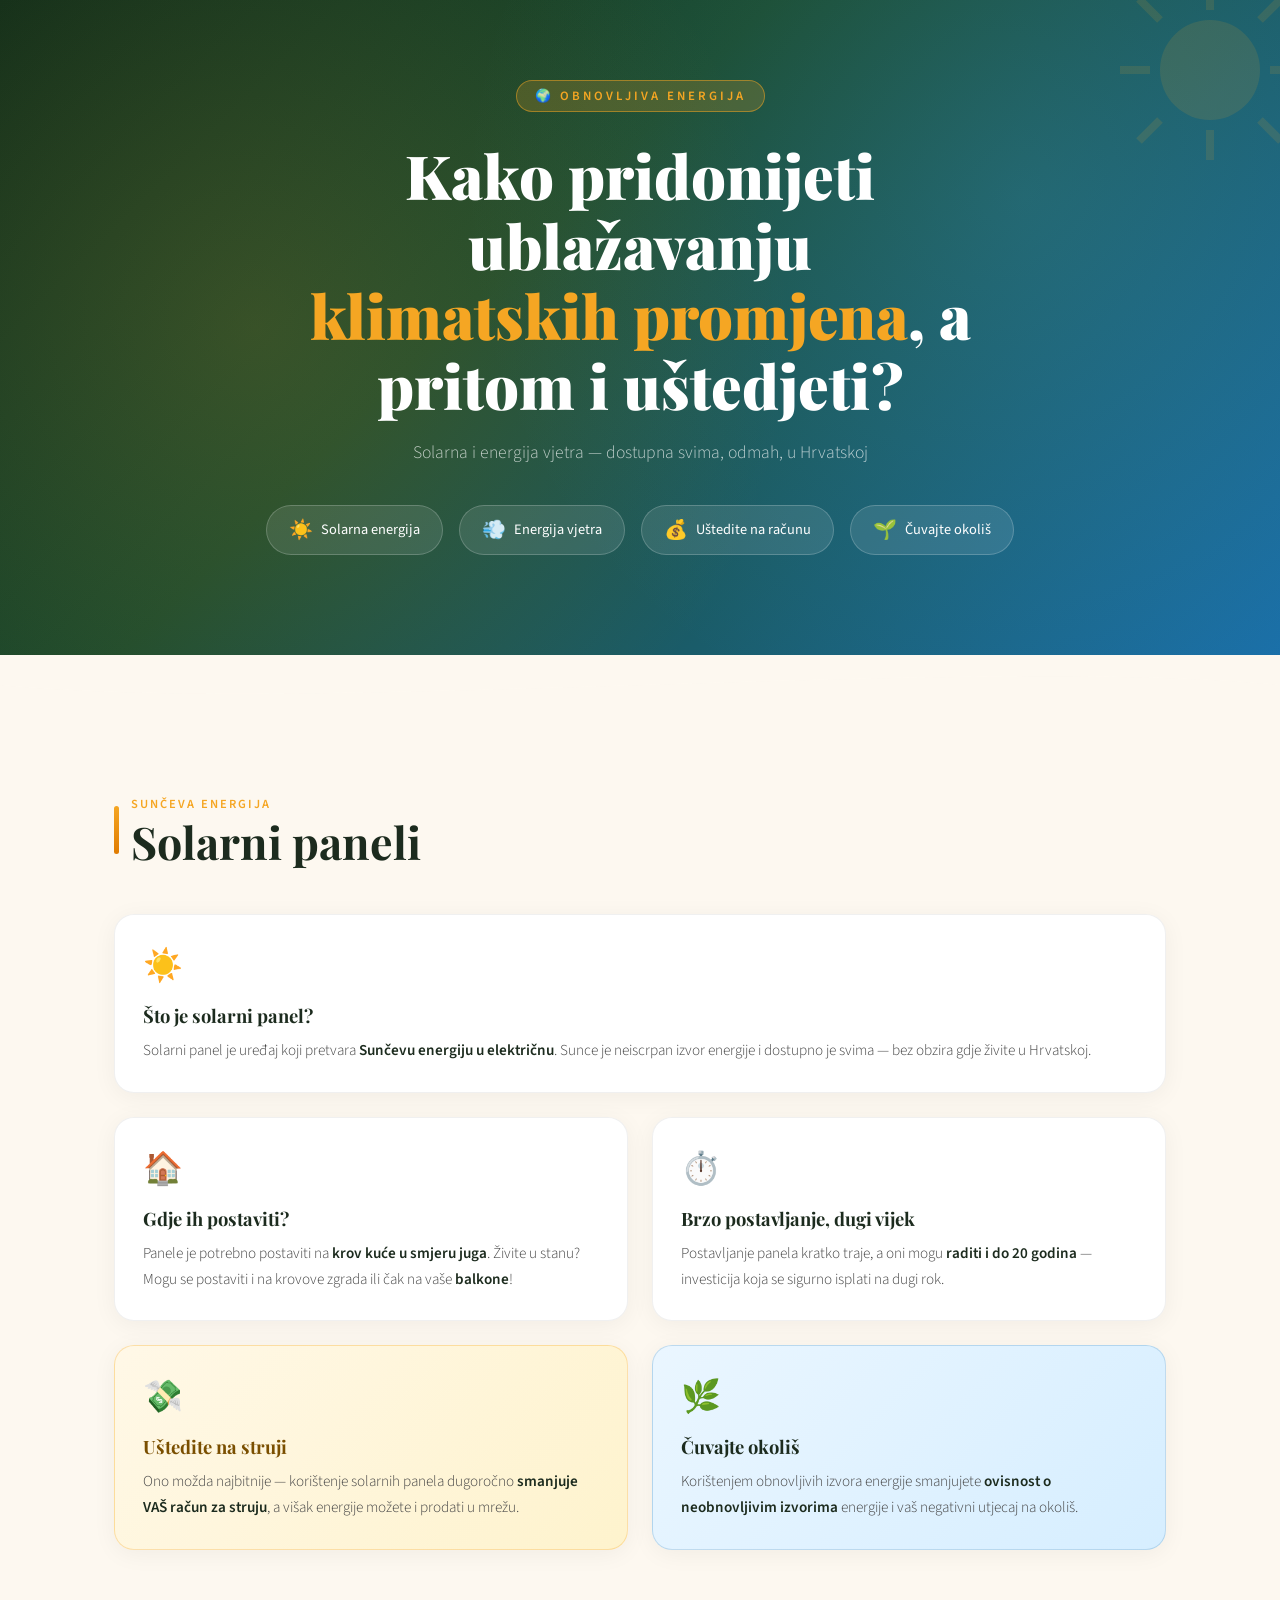
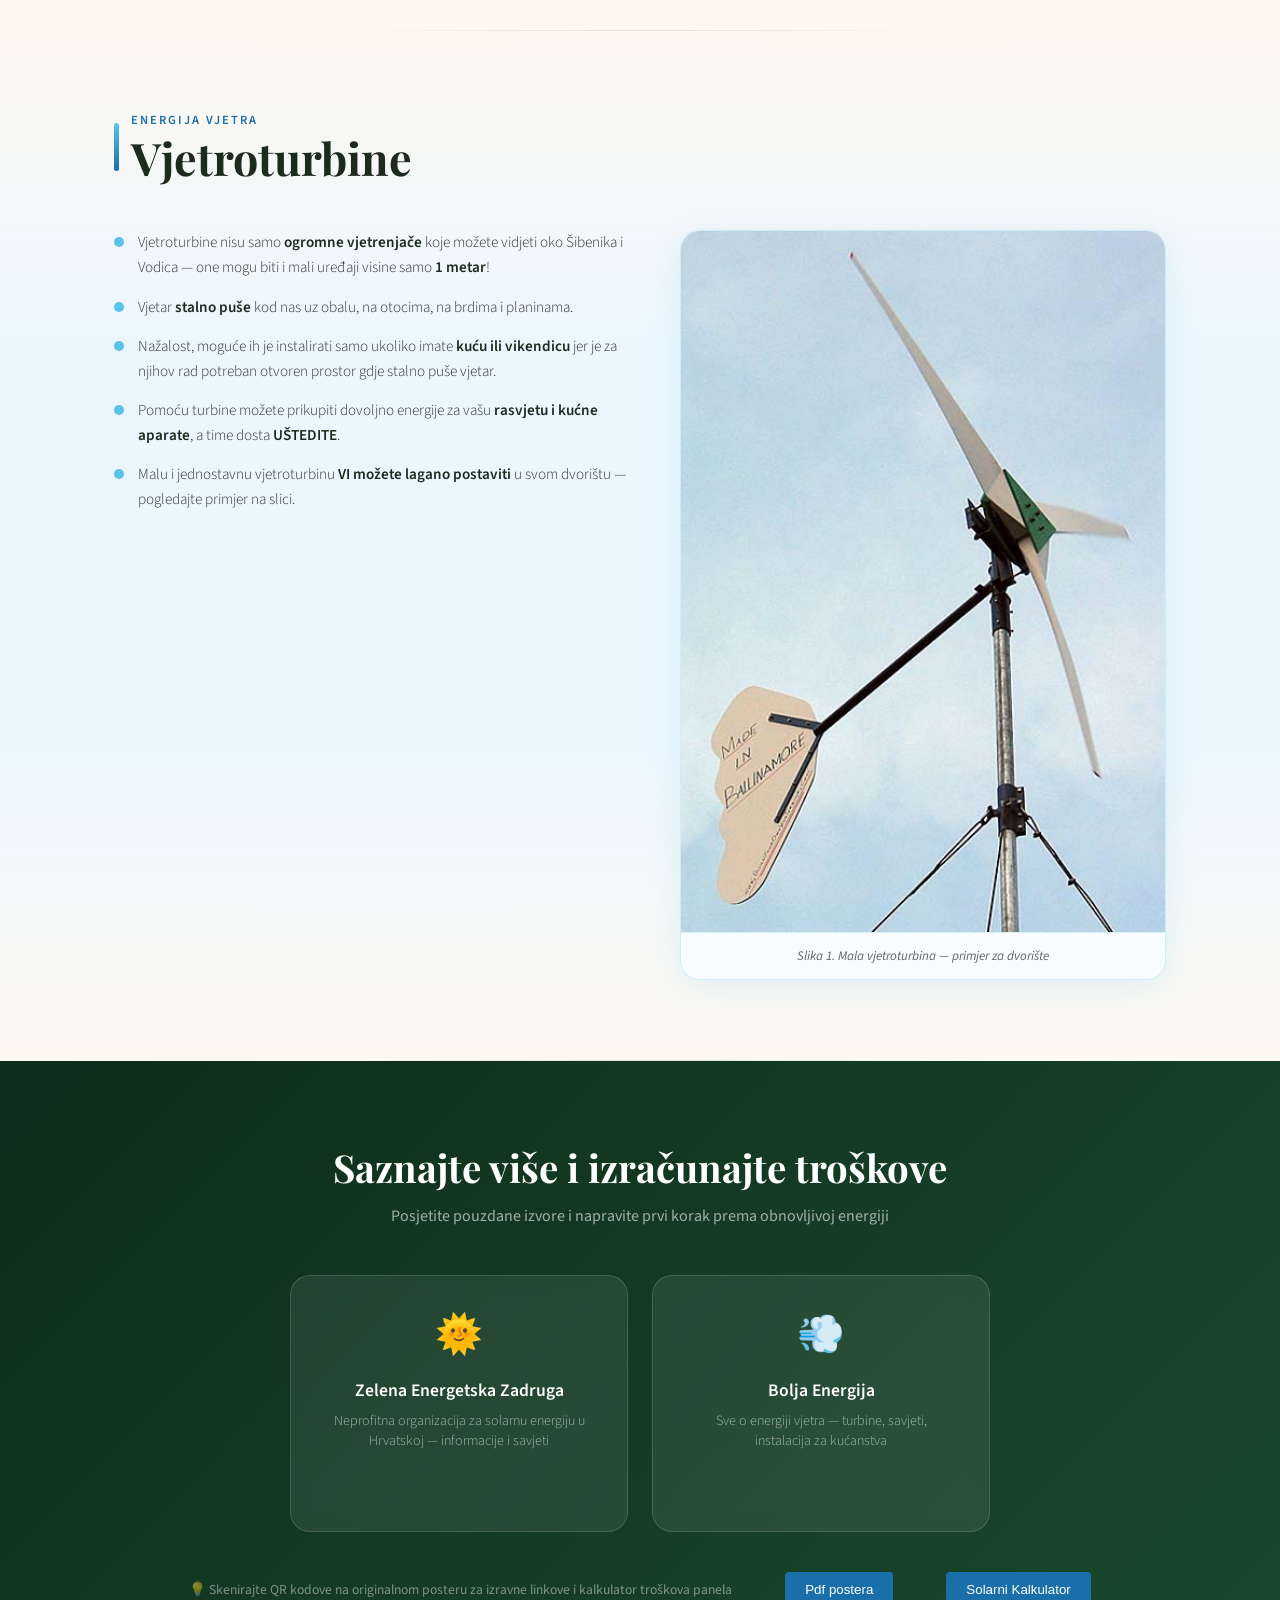
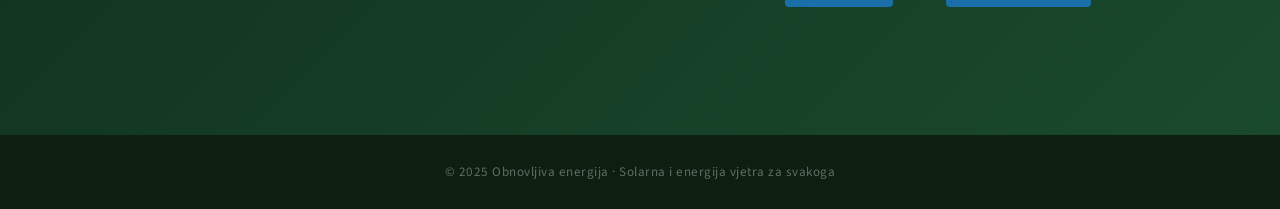
==== poster.html @ b230d057 "poster stranica" ====
<!DOCTYPE html>
<html lang="hr">
<head>
  <meta charset="UTF-8" />
  <meta name="viewport" content="width=device-width, initial-scale=1.0"/>
  <title>Kako uštedjeti i pomoći klimatskim promjenama</title>
  <link href="https://fonts.googleapis.com/css2?family=Playfair+Display:wght@700;900&family=Source+Sans+3:wght@300;400;600&display=swap" rel="stylesheet"/>
  <style>
    *, *::before, *::after { box-sizing: border-box; margin: 0; padding: 0; }

    :root {
      --sun: #F5A623;
      --sky: #1A6FA8;
      --leaf: #2E8B57;
      --wind: #5BC3EB;
      --cream: #FDF8F0;
      --dark: #1C2B1E;
      --mid: #3A5A40;
      --light-green: #D4EDD4;
      --accent: #E8F4FD;
    }

    html { scroll-behavior: smooth; }

    body {
      font-family: 'Source Sans 3', sans-serif;
      background: var(--cream);
      color: var(--dark);
      overflow-x: hidden;
    }

    /* ── HERO ── */
    .hero {
      background: linear-gradient(135deg, #0f2d1a 0%, #1a4a2e 40%, #1A6FA8 100%);
      padding: 80px 40px 100px;
      text-align: center;
      position: relative;
      overflow: hidden;
    }

    .hero::before {
      content: '';
      position: absolute;
      inset: 0;
      background:
        radial-gradient(circle at 20% 50%, rgba(245,166,35,0.15) 0%, transparent 50%),
        radial-gradient(circle at 80% 30%, rgba(91,195,235,0.15) 0%, transparent 50%);
    }

    .sun-deco {
      position: absolute;
      top: -30px; right: -30px;
      width: 200px; height: 200px;
      opacity: 0.12;
    }
    .sun-deco circle { fill: #F5A623; }
    .sun-deco line { stroke: #F5A623; stroke-width: 8; }

    .hero-tag {
      display: inline-block;
      background: rgba(245,166,35,0.2);
      border: 1px solid rgba(245,166,35,0.5);
      color: var(--sun);
      font-size: 0.8rem;
      font-weight: 600;
      letter-spacing: 3px;
      text-transform: uppercase;
      padding: 6px 18px;
      border-radius: 20px;
      margin-bottom: 28px;
      animation: fadeDown 0.8s ease both;
    }

    .hero h1 {
      font-family: 'Playfair Display', serif;
      font-size: clamp(2rem, 5vw, 3.8rem);
      font-weight: 900;
      color: #fff;
      line-height: 1.15;
      max-width: 800px;
      margin: 0 auto 20px;
      animation: fadeDown 0.9s ease 0.1s both;
    }

    .hero h1 span { color: var(--sun); }

    .hero-sub {
      color: rgba(255,255,255,0.7);
      font-size: 1.1rem;
      font-weight: 300;
      animation: fadeDown 1s ease 0.2s both;
    }

    .hero-pills {
      display: flex;
      gap: 16px;
      justify-content: center;
      flex-wrap: wrap;
      margin-top: 40px;
      animation: fadeDown 1s ease 0.3s both;
    }

    .pill {
      background: rgba(255,255,255,0.1);
      border: 1px solid rgba(255,255,255,0.2);
      color: #fff;
      padding: 10px 22px;
      border-radius: 30px;
      font-size: 0.9rem;
      display: flex; align-items: center; gap: 8px;
      backdrop-filter: blur(6px);
      transition: background 0.3s;
    }
    .pill:hover { background: rgba(255,255,255,0.2); }
    .pill-icon { font-size: 1.2rem; }

    /* wave divider */
    .wave { display: block; line-height: 0; }
    .wave svg { display: block; }

    /* ── SECTIONS ── */
    .section {
      padding: 80px 24px;
      max-width: 1100px;
      margin: 0 auto;
    }

    .section-label {
      display: flex;
      align-items: center;
      gap: 12px;
      margin-bottom: 48px;
    }
    .section-label .bar {
      width: 5px; height: 48px;
      border-radius: 3px;
    }
    .bar-sun { background: linear-gradient(to bottom, var(--sun), #e07b00); }
    .bar-wind { background: linear-gradient(to bottom, var(--wind), var(--sky)); }

    .section-label h2 {
      font-family: 'Playfair Display', serif;
      font-size: clamp(1.8rem, 4vw, 2.8rem);
      font-weight: 700;
      line-height: 1.1;
    }

    /* ── SOLAR CARD GRID ── */
    .solar-grid {
      display: grid;
      grid-template-columns: 1fr 1fr;
      gap: 24px;
    }

    @media (max-width: 680px) {
      .solar-grid { grid-template-columns: 1fr; }
    }

    .solar-grid .wide { grid-column: 1 / -1; }

    .card {
      background: #fff;
      border-radius: 20px;
      padding: 28px;
      border: 1px solid rgba(0,0,0,0.06);
      box-shadow: 0 4px 24px rgba(0,0,0,0.05);
      transition: transform 0.3s, box-shadow 0.3s;
      animation: fadeUp 0.7s ease both;
    }
    .card:hover {
      transform: translateY(-4px);
      box-shadow: 0 12px 40px rgba(0,0,0,0.1);
    }

    .card-icon {
      font-size: 2rem;
      margin-bottom: 14px;
    }

    .card h3 {
      font-family: 'Playfair Display', serif;
      font-size: 1.15rem;
      margin-bottom: 10px;
      color: var(--dark);
    }

    .card p {
      font-size: 0.95rem;
      line-height: 1.7;
      color: #444;
      font-weight: 300;
    }

    .card.highlight {
      background: linear-gradient(135deg, #FFF8E7, #FEF3CD);
      border-color: rgba(245,166,35,0.3);
    }
    .card.highlight h3 { color: #7a4f00; }

    .card.sky-card {
      background: linear-gradient(135deg, #EAF6FF, #D6EEFF);
      border-color: rgba(26,111,168,0.2);
    }

    /* ── FEATURE LIST ── */
    .feature-list {
      list-style: none;
      display: flex;
      flex-direction: column;
      gap: 14px;
    }
    .feature-list li {
      display: flex;
      gap: 14px;
      align-items: flex-start;
      font-size: 0.95rem;
      line-height: 1.65;
      color: #333;
      font-weight: 300;
    }
    .feat-dot {
      width: 10px; height: 10px;
      border-radius: 50%;
      margin-top: 7px;
      flex-shrink: 0;
    }
    .dot-sun { background: var(--sun); }
    .dot-wind { background: var(--wind); }

    strong.hl { font-weight: 600; color: var(--dark); }

    /* ── WIND SECTION BG ── */
    .wind-bg {
      background: linear-gradient(180deg, var(--cream) 0%, #EBF7FF 30%, #EBF7FF 70%, var(--cream) 100%);
    }

    /* ── WIND GRID ── */
    .wind-grid {
      display: grid;
      grid-template-columns: 1.1fr 1fr;
      gap: 32px;
      align-items: start;
    }
    @media (max-width: 700px) {
      .wind-grid { grid-template-columns: 1fr; }
    }

    .wind-image-card {
      background: #fff;
      border-radius: 20px;
      overflow: hidden;
      border: 1px solid rgba(91,195,235,0.3);
      box-shadow: 0 8px 32px rgba(91,195,235,0.15);
    }
    .wind-image-card img {
      width: 100%;
      display: block;
      object-fit: cover;
    }
    .wind-image-caption {
      padding: 14px 18px;
      font-size: 0.82rem;
      color: #666;
      text-align: center;
      background: #f8fcff;
      border-top: 1px solid rgba(91,195,235,0.2);
      font-style: italic;
    }

    /* ── CTA / LINKS ── */
    .links-section {
      background: linear-gradient(135deg, #0f2d1a, #1a4a2e);
      padding: 80px 24px;
      text-align: center;
    }
    .links-section h2 {
      font-family: 'Playfair Display', serif;
      font-size: clamp(1.6rem, 3.5vw, 2.4rem);
      color: #fff;
      margin-bottom: 12px;
    }
    .links-section p {
      color: rgba(255,255,255,0.6);
      font-size: 1rem;
      margin-bottom: 48px;
    }

    .link-cards {
      display: flex;
      gap: 24px;
      justify-content: center;
      flex-wrap: wrap;
      max-width: 700px;
      margin: 0 auto;
    }

    .link-card {
      background: rgba(255,255,255,0.08);
      border: 1px solid rgba(255,255,255,0.15);
      border-radius: 20px;
      padding: 32px 36px;
      color: #fff;
      text-decoration: none;
      flex: 1;
      min-width: 220px;
      transition: background 0.3s, transform 0.3s;
      backdrop-filter: blur(8px);
    }
    .link-card:hover {
      background: rgba(255,255,255,0.15);
      transform: translateY(-4px);
    }
    .link-card .lc-icon { font-size: 2.4rem; margin-bottom: 16px; }
    .link-card h3 { font-size: 1.1rem; font-weight: 600; margin-bottom: 8px; }
    .link-card p { font-size: 0.88rem; color: rgba(255,255,255,0.6); font-weight: 300; }

    /* ── FOOTER ── */
    footer {
      text-align: center;
      padding: 28px 24px;
      background: #0d1f10;
      color: rgba(255,255,255,0.35);
      font-size: 0.82rem;
      letter-spacing: 0.5px;
    }

    /* ── ANIMATIONS ── */
    @keyframes fadeDown {
      from { opacity: 0; transform: translateY(-20px); }
      to   { opacity: 1; transform: translateY(0); }
    }
    @keyframes fadeUp {
      from { opacity: 0; transform: translateY(30px); }
      to   { opacity: 1; transform: translateY(0); }
    }

    .card:nth-child(1) { animation-delay: 0.05s; }
    .card:nth-child(2) { animation-delay: 0.12s; }
    .card:nth-child(3) { animation-delay: 0.19s; }
    .card:nth-child(4) { animation-delay: 0.26s; }
    .card:nth-child(5) { animation-delay: 0.33s; }

    /* divider */
    .divider {
      border: none;
      height: 1px;
      background: linear-gradient(to right, transparent, rgba(0,0,0,0.1), transparent);
      margin: 0 auto;
      max-width: 600px;
    }
  </style>
</head>
<body>

<!-- HERO -->
<section class="hero">
  <svg class="sun-deco" viewBox="0 0 200 200" xmlns="http://www.w3.org/2000/svg">
    <circle cx="100" cy="100" r="50"/>
    <line x1="100" y1="10" x2="100" y2="40"/>
    <line x1="100" y1="160" x2="100" y2="190"/>
    <line x1="10" y1="100" x2="40" y2="100"/>
    <line x1="160" y1="100" x2="190" y2="100"/>
    <line x1="29" y1="29" x2="50" y2="50"/>
    <line x1="150" y1="150" x2="171" y2="171"/>
    <line x1="171" y1="29" x2="150" y2="50"/>
    <line x1="50" y1="150" x2="29" y2="171"/>
  </svg>

  <div class="hero-tag">🌍 Obnovljiva energija</div>
  <h1>Kako pridonijeti ublažavanju<br/><span>klimatskih promjena</span>, a pritom i uštedjeti?</h1>
  <p class="hero-sub">Solarna i energija vjetra — dostupna svima, odmah, u Hrvatskoj</p>
  <div class="hero-pills">
    <div class="pill"><span class="pill-icon">☀️</span> Solarna energija</div>
    <div class="pill"><span class="pill-icon">💨</span> Energija vjetra</div>
    <div class="pill"><span class="pill-icon">💰</span> Uštedite na računu</div>
    <div class="pill"><span class="pill-icon">🌱</span> Čuvajte okoliš</div>
  </div>
</section>

<div class="wave">
  <svg viewBox="0 0 1440 60" xmlns="http://www.w3.org/2000/svg" preserveAspectRatio="none" width="100%" height="60">
    <path fill="#FDF8F0" d="M0,30 C360,60 1080,0 1440,30 L1440,60 L0,60 Z"/>
  </svg>
</div>

<!-- SOLAR SECTION -->
<section class="section">
  <div class="section-label">
    <div class="bar bar-sun"></div>
    <div>
      <p style="font-size:0.78rem;letter-spacing:2px;text-transform:uppercase;color:var(--sun);font-weight:600;margin-bottom:4px;">Sunčeva energija</p>
      <h2>Solarni paneli</h2>
    </div>
  </div>

  <div class="solar-grid">

    <div class="card wide">
      <div class="card-icon">☀️</div>
      <h3>Što je solarni panel?</h3>
      <p>Solarni panel je uređaj koji pretvara <strong class="hl">Sunčevu energiju u električnu</strong>. Sunce je neiscrpan izvor energije i dostupno je svima — bez obzira gdje živite u Hrvatskoj.</p>
    </div>

    <div class="card">
      <div class="card-icon">🏠</div>
      <h3>Gdje ih postaviti?</h3>
      <p>Panele je potrebno postaviti na <strong class="hl">krov kuće u smjeru juga</strong>. Živite u stanu? Mogu se postaviti i na krovove zgrada ili čak na vaše <strong class="hl">balkone</strong>!</p>
    </div>

    <div class="card">
      <div class="card-icon">⏱️</div>
      <h3>Brzo postavljanje, dugi vijek</h3>
      <p>Postavljanje panela kratko traje, a oni mogu <strong class="hl">raditi i do 20 godina</strong> — investicija koja se sigurno isplati na dugi rok.</p>
    </div>

    <div class="card highlight">
      <div class="card-icon">💸</div>
      <h3>Uštedite na struji</h3>
      <p>Ono možda najbitnije — korištenje solarnih panela dugoročno <strong class="hl">smanjuje VAŠ račun za struju</strong>, a višak energije možete i prodati u mrežu.</p>
    </div>

    <div class="card sky-card">
      <div class="card-icon">🌿</div>
      <h3>Čuvajte okoliš</h3>
      <p>Korištenjem obnovljivih izvora energije smanjujete <strong class="hl">ovisnost o neobnovljivim izvorima</strong> energije i vaš negativni utjecaj na okoliš.</p>
    </div>

  </div>
</section>

<hr class="divider"/>

<!-- WIND SECTION -->
<div class="wind-bg">
  <section class="section">
    <div class="section-label">
      <div class="bar bar-wind"></div>
      <div>
        <p style="font-size:0.78rem;letter-spacing:2px;text-transform:uppercase;color:var(--sky);font-weight:600;margin-bottom:4px;">Energija vjetra</p>
        <h2>Vjetroturbine</h2>
      </div>
    </div>

    <div class="wind-grid">

      <div>
        <ul class="feature-list">
          <li>
            <span class="feat-dot dot-wind"></span>
            <span>Vjetroturbine nisu samo <strong class="hl">ogromne vjetrenjače</strong> koje možete vidjeti oko Šibenika i Vodica — one mogu biti i mali uređaji visine samo <strong class="hl">1 metar</strong>!</span>
          </li>
          <li>
            <span class="feat-dot dot-wind"></span>
            <span>Vjetar <strong class="hl">stalno puše</strong> kod nas uz obalu, na otocima, na brdima i planinama.</span>
          </li>
          <li>
            <span class="feat-dot dot-wind"></span>
            <span>Nažalost, moguće ih je instalirati samo ukoliko imate <strong class="hl">kuću ili vikendicu</strong> jer je za njihov rad potreban otvoren prostor gdje stalno puše vjetar.</span>
          </li>
          <li>
            <span class="feat-dot dot-wind"></span>
            <span>Pomoću turbine možete prikupiti dovoljno energije za vašu <strong class="hl">rasvjetu i kućne aparate</strong>, a time dosta <strong class="hl">UŠTEDITE</strong>.</span>
          </li>
          <li>
            <span class="feat-dot dot-wind"></span>
            <span>Malu i jednostavnu vjetroturbinu <strong class="hl">VI možete lagano postaviti</strong> u svom dvorištu — pogledajte primjer na slici.</span>
          </li>
        </ul>
      </div>

      <div class="wind-image-card">
        <img
          src="slike/Wind-turbine-3m-01.jpg"
          alt="Mala vjetroturbina visine 3 metra"
        />
        <div class="wind-image-caption">Slika 1. Mala vjetroturbina — primjer za dvorište</div>
      </div>

    </div>
  </section>
</div>

<hr class="divider"/>

<!-- LINKS / CTA -->
<section class="links-section">
  <h2>Saznajte više i izračunajte troškove</h2>
  <p>Posjetite pouzdane izvore i napravite prvi korak prema obnovljivoj energiji</p>

  <div class="link-cards">
    <a class="link-card" href="https://www.zez.coop" target="_blank" rel="noopener">
      <div class="lc-icon">🌞</div>
      <h3>Zelena Energetska Zadruga</h3>
      <p>Neprofitna organizacija za solarnu energiju u Hrvatskoj — informacije i savjeti</p>
    </a>
    <a class="link-card" href="https://www.boljaenergija.hr" target="_blank" rel="noopener">
      <div class="lc-icon">💨</div>
      <h3>Bolja Energija</h3>
      <p>Sve o energiji vjetra — turbine, savjeti, instalacija za kućanstva</p>
    </a>
  </div>

  <p style="margin-top:40px; color:rgba(255,255,255,0.45); font-size:0.85rem;">
    💡 Skenirajte QR kodove na originalnom posteru za izravne linkove i kalkulator troškova panela
    <button style="background-color: #1A6FA8; border: none; color: white; padding: 10px 20px; cursor: pointer; border-radius: 4px; margin-left: 50px;" onclick="window.open('slike/poster.pdf', '_blank')">Pdf postera</button>
    <button style="background-color: #1A6FA8; border: none; color: white; padding: 10px 20px; cursor: pointer; border-radius: 4px; margin-left: 50px;" onclick="window.open('index.html', '_blank')">Solarni Kalkulator</button>
  </p>
</section>

<footer>
  &copy; 2025 Obnovljiva energija · Solarna i energija vjetra za svakoga
</footer>

</body>
</html>
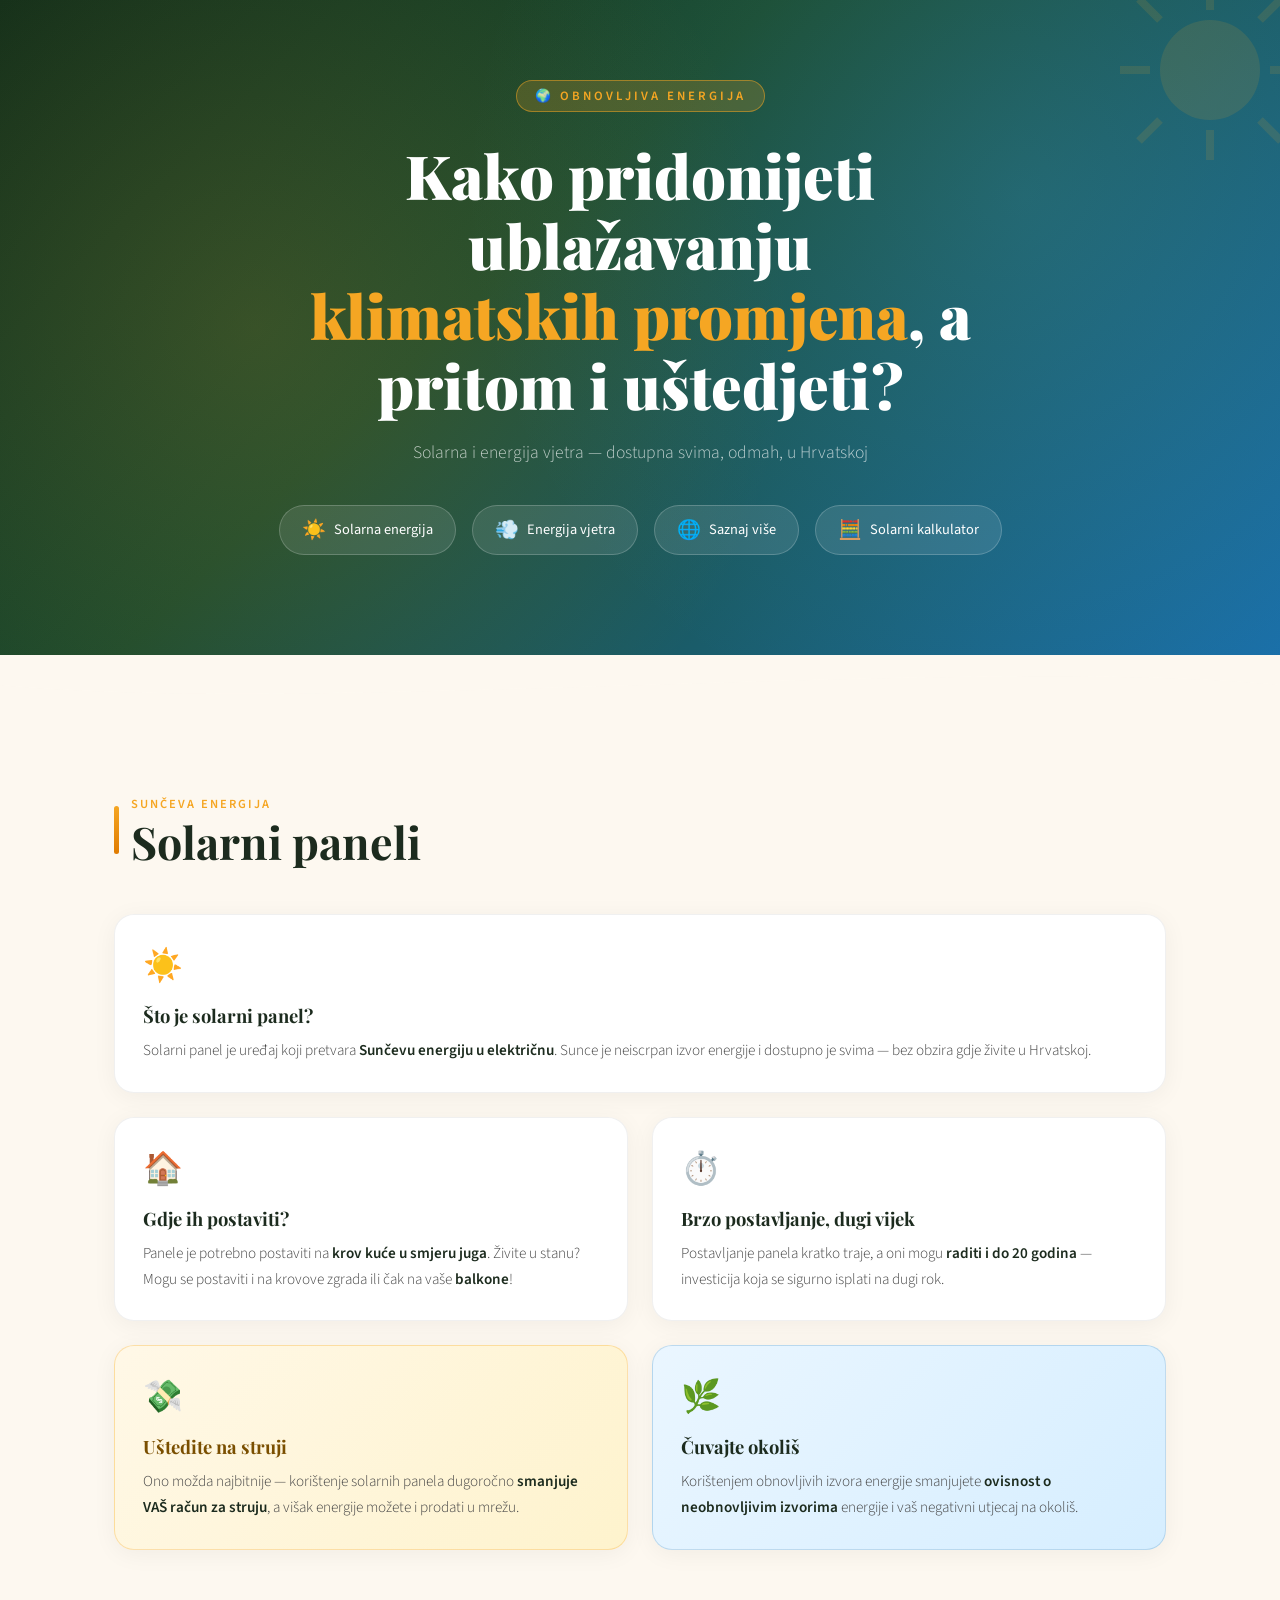
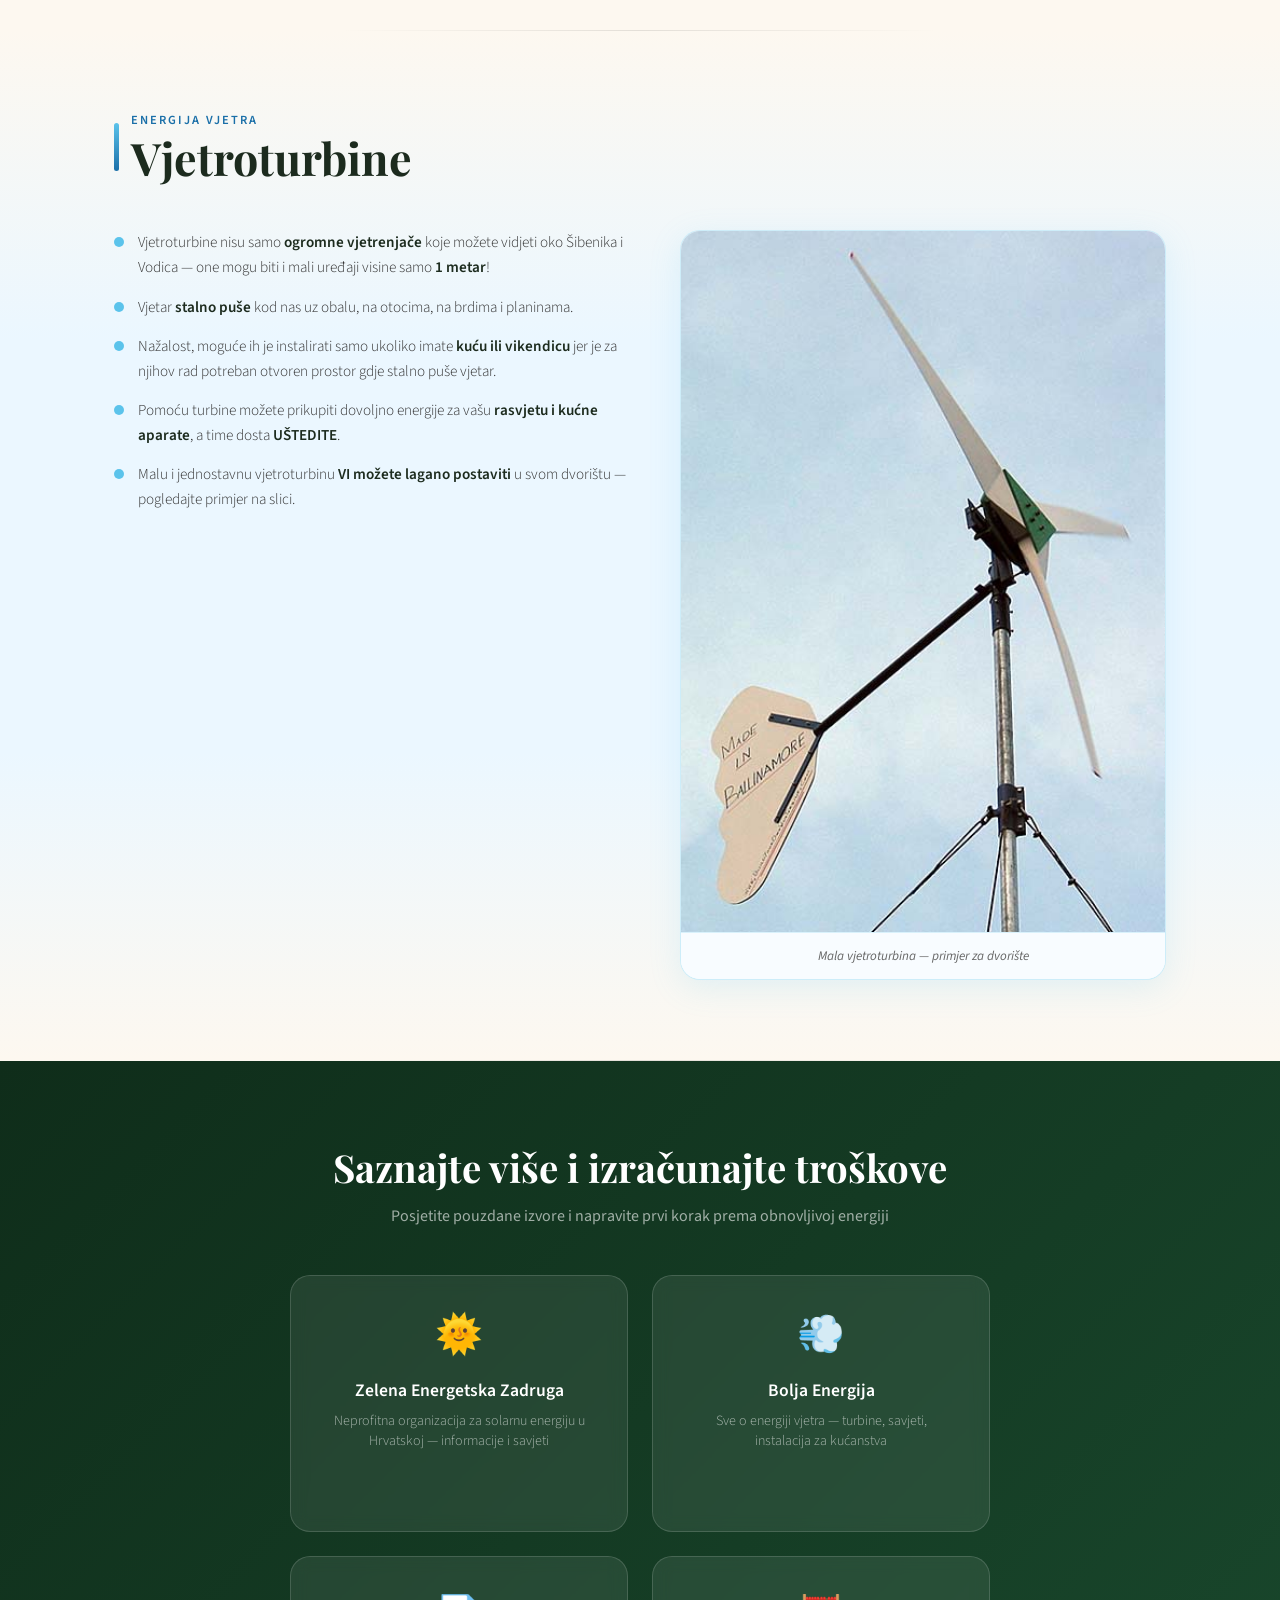
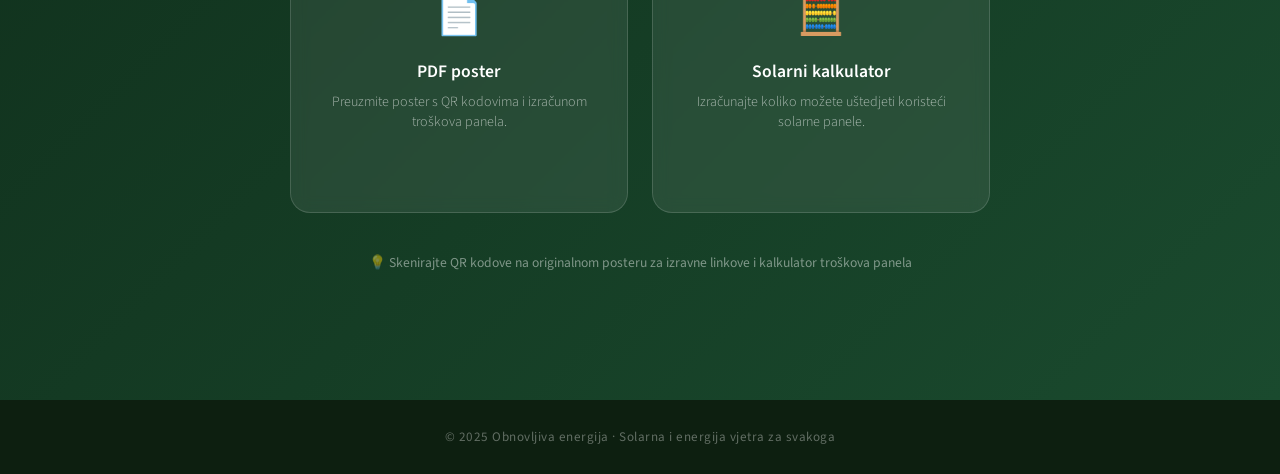
==== commit 7de2c484: "linkovi na poster str" ====
--- a/poster.html
+++ b/poster.html
@@ -108,6 +108,8 @@
       border-radius: 30px;
       font-size: 0.9rem;
       display: flex; align-items: center; gap: 8px;
+      text-decoration: none;
+      cursor: pointer;
       backdrop-filter: blur(6px);
       transition: background 0.3s;
     }
@@ -370,10 +372,10 @@
   <h1>Kako pridonijeti ublažavanju<br/><span>klimatskih promjena</span>, a pritom i uštedjeti?</h1>
   <p class="hero-sub">Solarna i energija vjetra — dostupna svima, odmah, u Hrvatskoj</p>
   <div class="hero-pills">
-    <div class="pill"><span class="pill-icon">☀️</span> Solarna energija</div>
-    <div class="pill"><span class="pill-icon">💨</span> Energija vjetra</div>
-    <div class="pill"><span class="pill-icon">💰</span> Uštedite na računu</div>
-    <div class="pill"><span class="pill-icon">🌱</span> Čuvajte okoliš</div>
+    <a class="pill" href="#solar"><span class="pill-icon">☀️</span> Solarna energija</a>
+    <a class="pill" href="#wind"><span class="pill-icon">💨</span> Energija vjetra</a>
+    <a class="pill" href="#vise"><span class="pill-icon">🌐</span> Saznaj više</a>
+    <a class="pill" href="#vise"><span class="pill-icon">🧮</span> Solarni kalkulator</a>
   </div>
 </section>
 
@@ -384,7 +386,7 @@
 </div>
 
 <!-- SOLAR SECTION -->
-<section class="section">
+<section class="section" id="solar">
   <div class="section-label">
     <div class="bar bar-sun"></div>
     <div>
@@ -413,13 +415,13 @@
       <p>Postavljanje panela kratko traje, a oni mogu <strong class="hl">raditi i do 20 godina</strong> — investicija koja se sigurno isplati na dugi rok.</p>
     </div>
 
-    <div class="card highlight">
+    <div class="card highlight" id="save">
       <div class="card-icon">💸</div>
       <h3>Uštedite na struji</h3>
       <p>Ono možda najbitnije — korištenje solarnih panela dugoročno <strong class="hl">smanjuje VAŠ račun za struju</strong>, a višak energije možete i prodati u mrežu.</p>
     </div>
 
-    <div class="card sky-card">
+    <div class="card sky-card" id="environment">
       <div class="card-icon">🌿</div>
       <h3>Čuvajte okoliš</h3>
       <p>Korištenjem obnovljivih izvora energije smanjujete <strong class="hl">ovisnost o neobnovljivim izvorima</strong> energije i vaš negativni utjecaj na okoliš.</p>
@@ -432,7 +434,7 @@
 
 <!-- WIND SECTION -->
 <div class="wind-bg">
-  <section class="section">
+  <section class="section" id="wind">
     <div class="section-label">
       <div class="bar bar-wind"></div>
       <div>
@@ -473,7 +475,7 @@
           src="slike/Wind-turbine-3m-01.jpg"
           alt="Mala vjetroturbina visine 3 metra"
         />
-        <div class="wind-image-caption">Slika 1. Mala vjetroturbina — primjer za dvorište</div>
+        <div class="wind-image-caption">Mala vjetroturbina — primjer za dvorište</div>
       </div>
 
     </div>
@@ -487,7 +489,7 @@
   <h2>Saznajte više i izračunajte troškove</h2>
   <p>Posjetite pouzdane izvore i napravite prvi korak prema obnovljivoj energiji</p>
 
-  <div class="link-cards">
+  <div class="link-cards" id ="vise">
     <a class="link-card" href="https://www.zez.coop" target="_blank" rel="noopener">
       <div class="lc-icon">🌞</div>
       <h3>Zelena Energetska Zadruga</h3>
@@ -498,12 +500,20 @@
       <h3>Bolja Energija</h3>
       <p>Sve o energiji vjetra — turbine, savjeti, instalacija za kućanstva</p>
     </a>
+    <a class="link-card" href="slike/poster.pdf" target="_blank" rel="noopener">
+      <div class="lc-icon">📄</div>
+      <h3>PDF poster</h3>
+      <p>Preuzmite poster s QR kodovima i izračunom troškova panela.</p>
+    </a>
+    <a class="link-card" href="index.html" target="_blank" rel="noopener">
+      <div class="lc-icon">🧮</div>
+      <h3>Solarni kalkulator</h3>
+      <p>Izračunajte koliko možete uštedjeti koristeći solarne panele.</p>
+    </a>
   </div>
 
   <p style="margin-top:40px; color:rgba(255,255,255,0.45); font-size:0.85rem;">
     💡 Skenirajte QR kodove na originalnom posteru za izravne linkove i kalkulator troškova panela
-    <button style="background-color: #1A6FA8; border: none; color: white; padding: 10px 20px; cursor: pointer; border-radius: 4px; margin-left: 50px;" onclick="window.open('slike/poster.pdf', '_blank')">Pdf postera</button>
-    <button style="background-color: #1A6FA8; border: none; color: white; padding: 10px 20px; cursor: pointer; border-radius: 4px; margin-left: 50px;" onclick="window.open('index.html', '_blank')">Solarni Kalkulator</button>
   </p>
 </section>
 
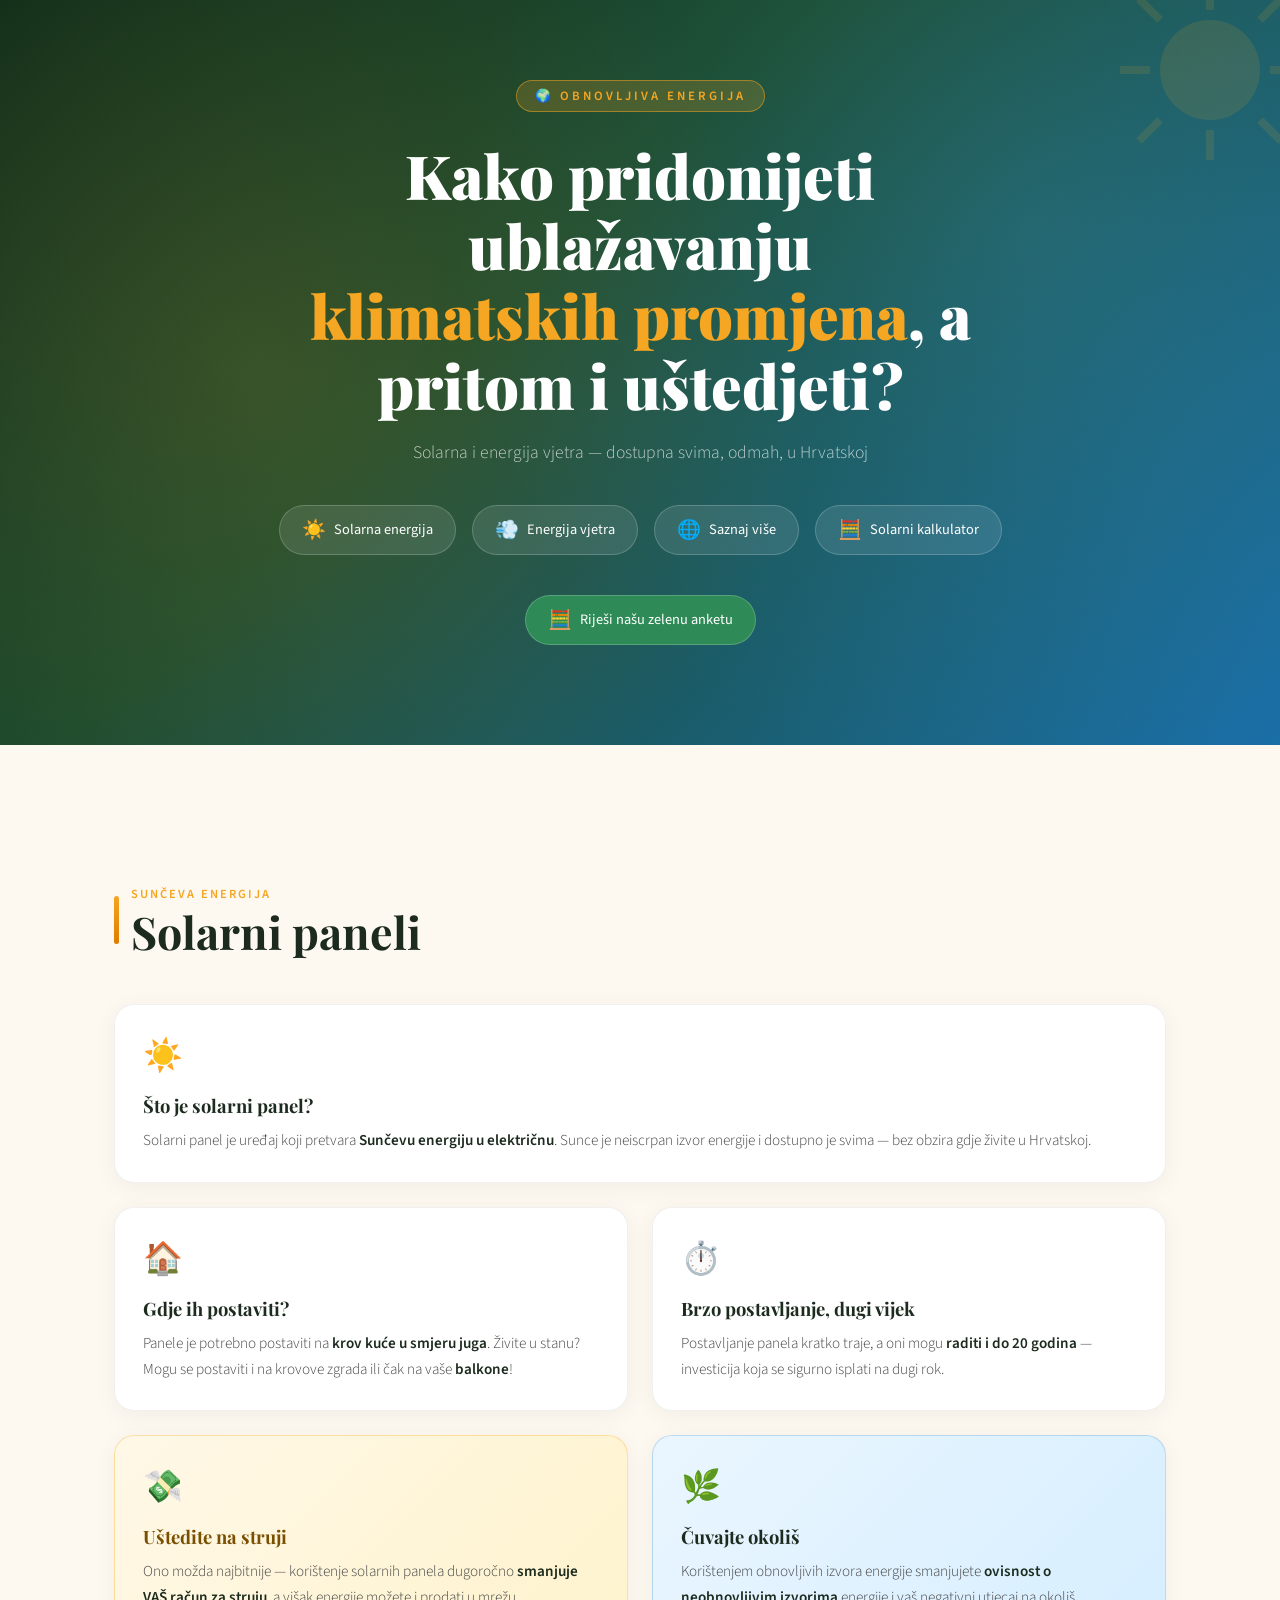
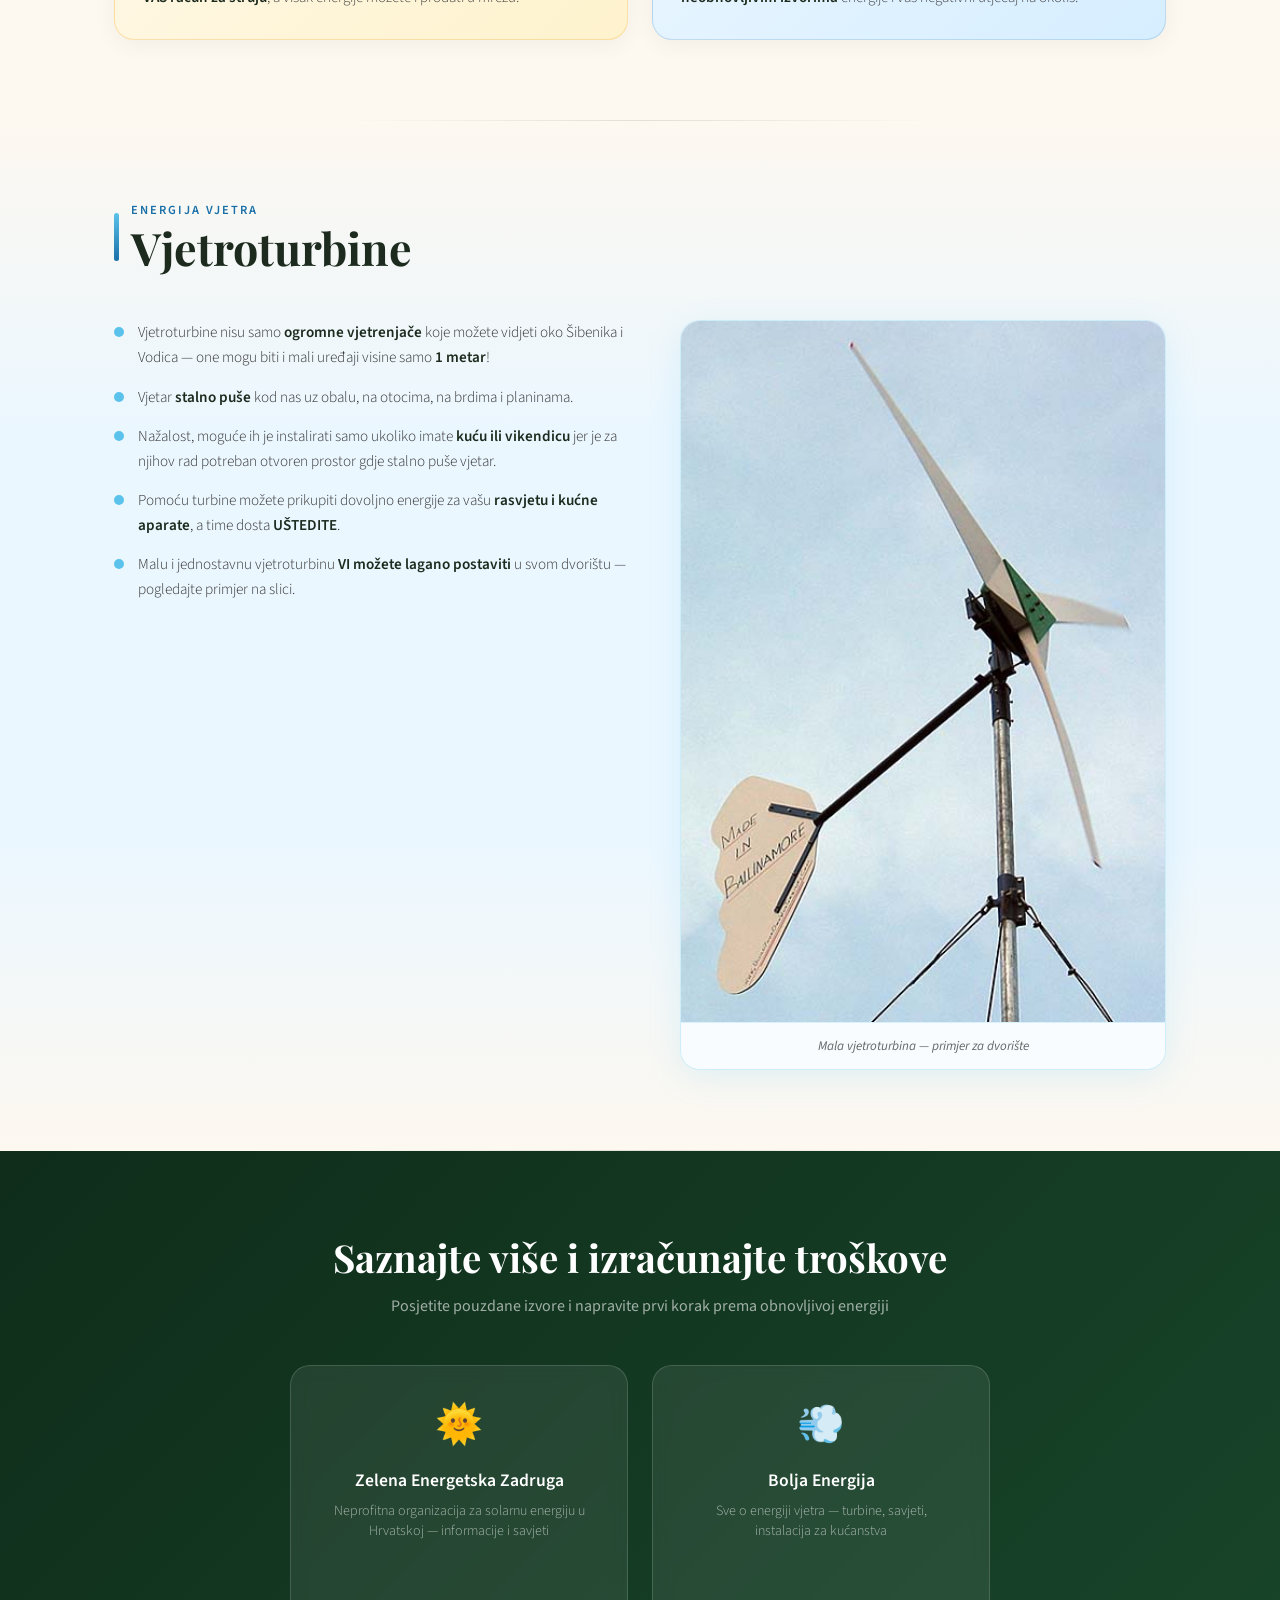
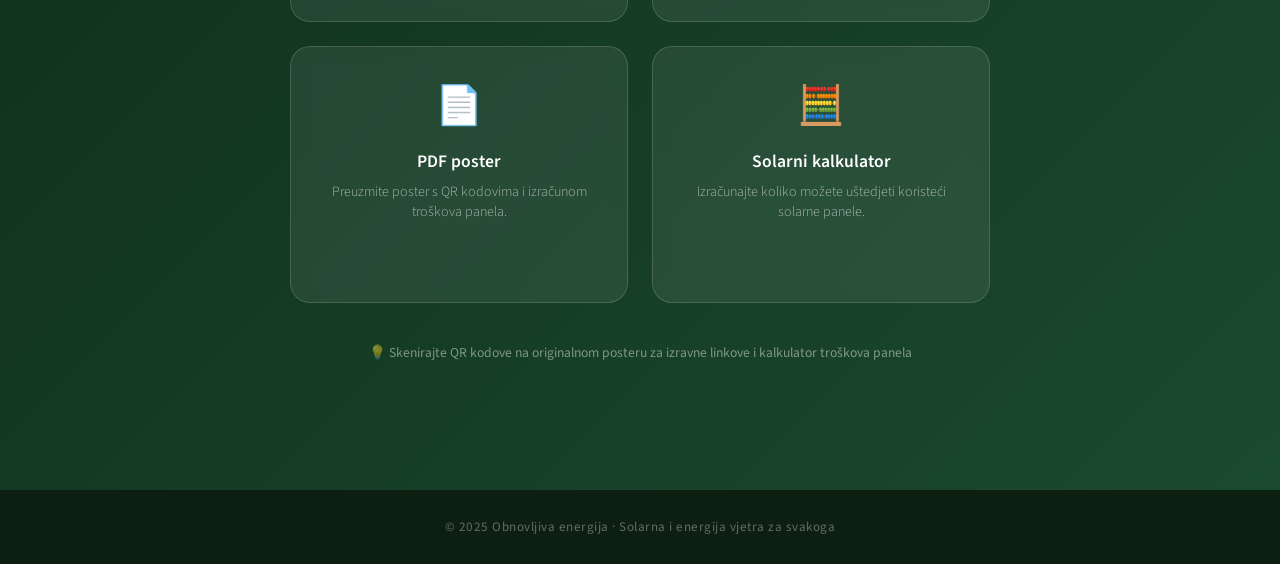
==== commit 6fc9e8b3: "anketa" ====
--- a/poster.html
+++ b/poster.html
@@ -377,6 +377,10 @@
     <a class="pill" href="#vise"><span class="pill-icon">🌐</span> Saznaj više</a>
     <a class="pill" href="#vise"><span class="pill-icon">🧮</span> Solarni kalkulator</a>
   </div>
+  <div class="hero-pills">
+    <a class="pill" href="#vise" style="background-color: #2E8B57;"><span class="pill-icon">🧮</span>Riješi našu zelenu anketu</a>
+  </div>    
+
 </section>
 
 <div class="wave">
